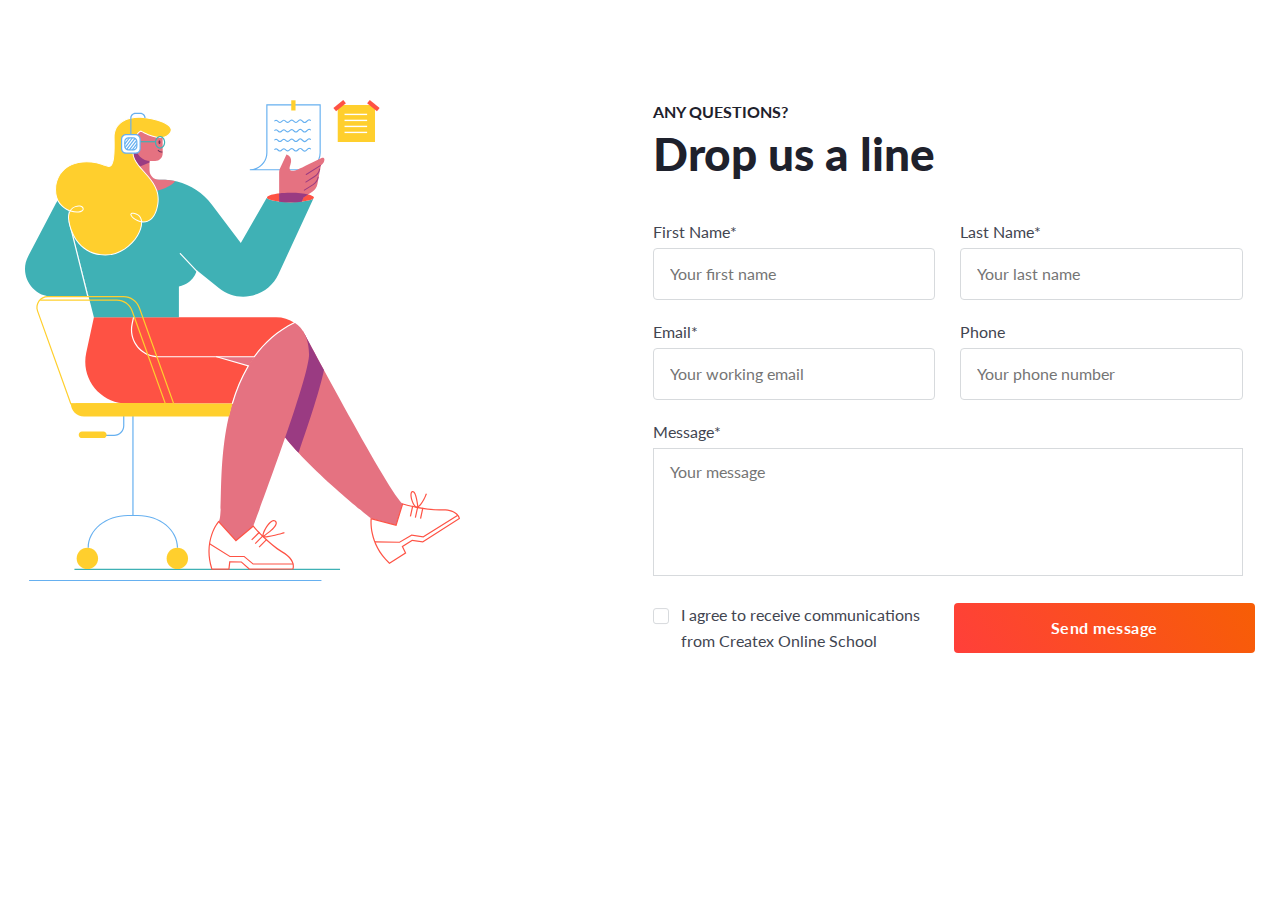
==== index.html @ 88695cd3 "Add files via upload" ====
<!DOCTYPE html>
<html lang="zxx">

<head>
	<meta charset="UTF-8">
	<meta http-equiv="X-UA-Compatible" content="IE=edge">
	<meta name="viewport" content="width=device-width, initial-scale=1.0">
	<link rel="stylesheet" href="css/reset.css">
	<link rel="stylesheet" href="css/common.css">
	<link rel="stylesheet" href="css/style.css">
	<title>Lesson 15</title>
</head>

<body>
	<div class="wrapper">
		<header class="header">
			<div class="header__container"></div>
		</header>
		<main class="main">
			<div class="main__container contact">
				<div class="contact__box">
					<div class="contact__illustartion">
						<img src="img/illustration.svg" alt="illustration">
					</div>
					<div class="contact__questions">
						<div class="conatct__undertitel undertitel">
							<h6>Any questions?</h6>
							<h1>Drop us a line</h1>
						</div>
						<form class="contact__form form" method="POST" enctype="multipart/form-data" action="#">
							<div class="form__line">
								<label class="form__label form-item" for="name-01">First Name*</label>
								<input class="form__input form-item" required id="name-01" autocomplete="off" placeholder="Your first name"
									name="first-name" type="text">
							</div>
							<div class="form__line">
								<label class="form__label form-item" for="name-02">Last  Name*</label>
								<input class="form__input form-item" required id="name-02" autocomplete="off" placeholder="Your last name"
									name="last-name" type="text">
							</div>
							<div class="form__line">
								<label class="form__label form-item" for="email-01">Email*</label>
								<input class="form__input form-item" required id="email-01" autocomplete="off" placeholder="Your working email"
									name="email" type="email">
							</div>
							<div class="form__line">
								<label class="form__label form-item" for="phone-01">Phone</label>
								<input class="form__input form-item" id="phone-01" autocomplete="off" placeholder="Your phone number"
									name="phone" type="tel">
							</div>
							<div class="form__line">
								<label class="form__label form-item" for="message-01">Message*</label>
								<textarea id="message-01" autocomplete="off" name="message" class="form__area form-item " placeholder="Your message"></textarea>
							</div>
						</form>
						<div class="contact__send-message send-message">
							<div class="send-message__checkbox chexkbox">
								<div class="checkbox__box">
									<input id="agreement-01" autocomplete="off" type="checkbox" value="yes" required name="agreement" class="checkbox__input">
									<label for="agreement-01" class="checkbox__label"><span class="checkbox__text">I agree to receive communications from Createx Online School</span></label>
								</div>
							</div>
							<a href="" class="send-message__button button"><span>Send message</span></a>
						</div>
					</div>
				</div>
			</div>
		</main>
		<footer class="footer">
			<div class="footer__container"></div>
		</footer>
	</div>
</body>

</html>
---- css/common.css ----
.button{
	background: linear-gradient(55.95deg, #FF3F3A 0%, #F75E05 100%);
	display: inline-block;
	padding: 15px 40px;
	border-radius: 4px;
	letter-spacing: 0.5px;
	font-weight: 700;
	line-height: 1.25;
	color: #fff;
	position: relative;

}
.button span{
	position: relative;
	z-index: 2;
}
.button::before{
	content: "";
	position: absolute;
	width: 100%;
	height: 100%;
	top: 0;
	left: 0;
	transition: opacity 0.4s ease 0s;
	opacity: 0;
	border-radius: 4px;
	box-shadow:  1px 5px 5px #ca3530;
}
.button:hover::before {
	opacity: 1;
}
.button--bg{
background: transparent;
position: relative;
padding: 15px 40px;
border: 1px solid #FF3F3A;
color:#FF3F3A;
transition: all 0.4s ease 0s;
}
.button--bg::before{
	content: "";
	position: absolute;
	width: 100%;
	height: 100%;
	top: 0;
	left: 0;
	transition: opacity 0.4s ease 0s;
	opacity: 0;
	border-radius: 4px;
	box-shadow:  1px 5px 5px #ca3530;
}
.button--bg:hover::before {
	opacity: 1;
}
h6{
	font-weight: 700;
font-size: 16px;
line-height: 150%;
text-transform: uppercase;
color: #1E212C;
}
h1{
font-weight: 900;
font-size: 46px;
line-height: 130%;
color: #1E212C;
}
---- css/style.css ----
@import url("https://fonts.googleapis.com/css?family=Lato:regular,700,900&display=swap");

body {
	font-family: "Lato";
	color: #424551;
}

.wrapper {
	overflow: hidden;
	min-height: 100%;
	position: relative;
	display: flex;
	flex-direction: column;
}

.wrapper>main {
	flex-grow: 1;
}

[class*="__container"] {
	max-width: 1260px;
	margin: 0 auto;
	padding-left: 15px;
	padding-right: 15px;
}

.contact {
	margin-top: 100px;
}
.contact__box {
	display: flex;
}
.contact__illustartion {
	flex: 0 1 50%;
}
.contact__questions {
	flex: 0 1 50%;
}
.conatct__undertitel {
	margin-bottom: 40px;
	margin-left: 12.5px;
}
.contact__form {
	display: flex;
    flex-wrap: wrap;
}

.form__line {
	padding: 0 12.5px;
	flex: 50%;
	margin-bottom: 24px;
}
.form__label {
	display: inline-block;
	margin-bottom: 8px;
}
.form__input {
	border: 1px solid #D7DADD;
	min-height: 52px;
    padding-left: 16px;
    background: white;
    border-radius: 4px;
}
.form__area {
	border: 1px solid #D7DADD;
	width: 100%;
	padding: 13px 0 0 16px;
    display: inline-block;
    min-height: 128px;
    resize: none;
}
.contact__send-message {
	display: flex;
    justify-content: space-between;
    align-items: center;
    row-gap: 24px;
    flex-wrap: wrap;
	margin-left: 12.5px;
}

.send-message__checkbox {
	flex: 0 1 45%;
    position: relative;
}
.checkbox__input {
	position: absolute;
    width: 0;
    height: 0;
    opacity: 0;
}
.checkbox__label {
	cursor: pointer;
    display: inline-flex;
    align-items: flex-start;
    gap: 12px;
}
.checkbox__label::before{
	content: '';
    flex: 0 0 16px;
    border: 1px solid #D7DADD;
    width: 16px;
    height: 16px;
    border-radius: 3px;
    transform: translate(0, 38%);
}
.checkbox__input:checked + .checkbox__label::before {
	background: #FF3F3A url('../img/checked.svg') center / 100% no-repeat;
}
.checkbox__text {
	line-height: 26px;
}
.send-message__button {
	flex: 0 1 50%;
	text-align: center;
}
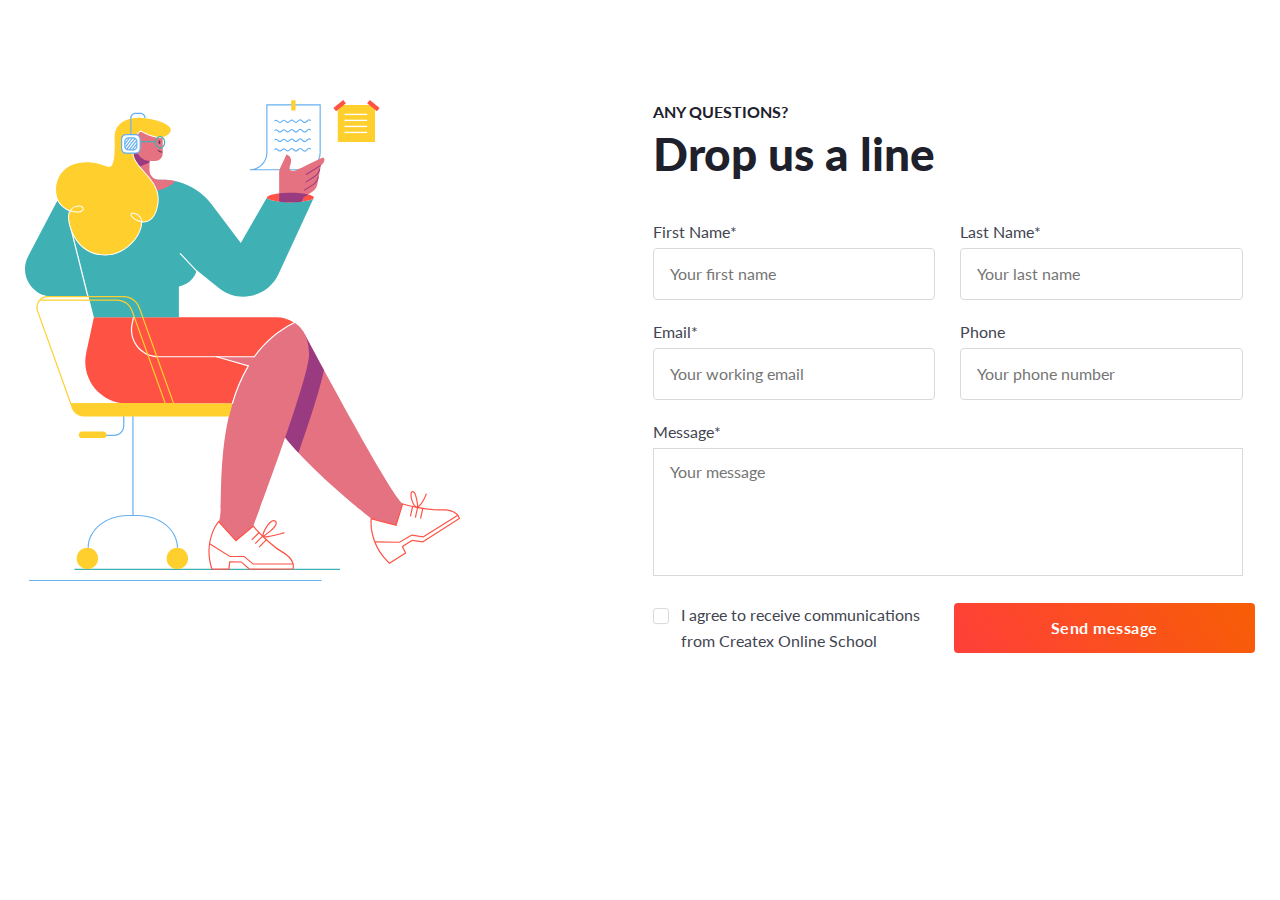
==== commit 972f4032: "Update index.html" ====
--- a/index.html
+++ b/index.html
@@ -56,7 +56,7 @@
 						<div class="contact__send-message send-message">
 							<div class="send-message__checkbox chexkbox">
 								<div class="checkbox__box">
-									<input id="agreement-01" autocomplete="off" type="checkbox" value="yes" required name="agreement" class="checkbox__input">
+									<input id="agreement-01" type="checkbox" value="yes" required name="agreement" class="checkbox__input">
 									<label for="agreement-01" class="checkbox__label"><span class="checkbox__text">I agree to receive communications from Createx Online School</span></label>
 								</div>
 							</div>
@@ -72,4 +72,4 @@
 	</div>
 </body>
 
-</html>+</html>
